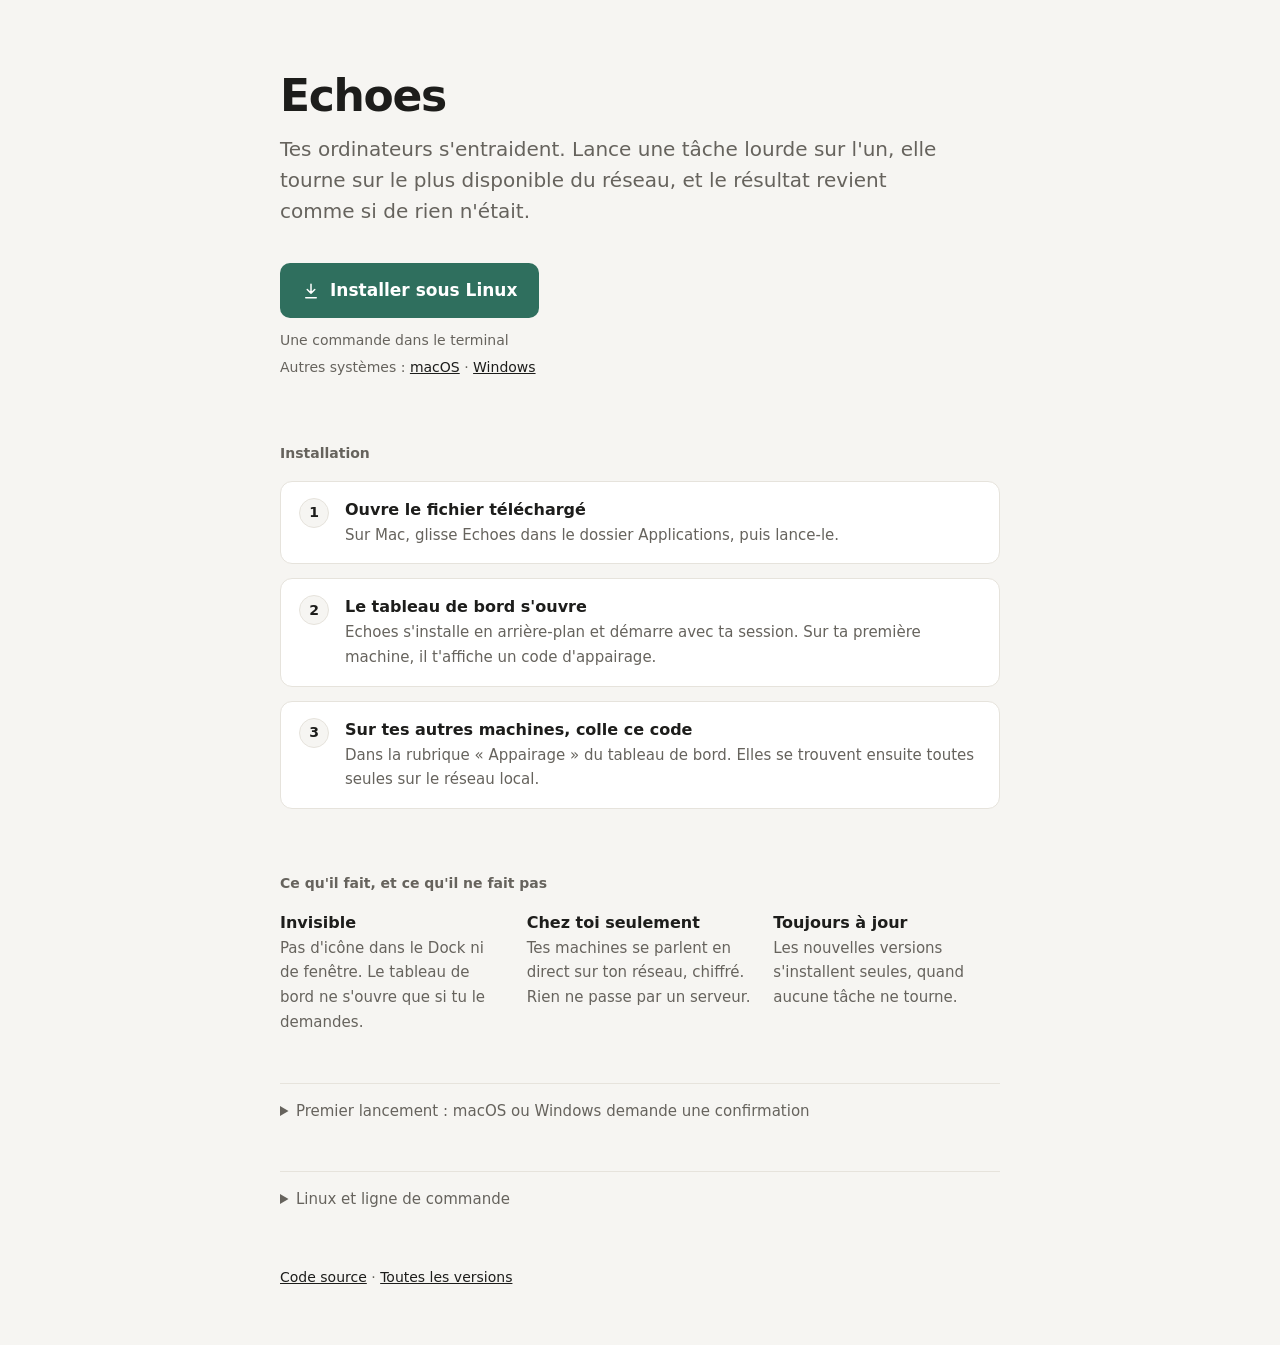
==== docs/index.html @ 4cf24850 "Installation à la manière d'une app de bureau : .dmg et page de téléchargement - Echoes-macOS.dmg (I" ====
<!doctype html>
<html lang="fr">
<head>
<meta charset="utf-8">
<meta name="viewport" content="width=device-width, initial-scale=1">
<title>Echoes</title>
<meta name="description" content="Tes ordinateurs s'entraident : une tâche lourde lancée sur l'un tourne sur le plus disponible.">
<style>
:root {
  color-scheme: light dark;
  --bg: #f6f5f2; --panel: #ffffff; --ink: #1d1d1b; --muted: #66635d; --line: #e6e3dc;
  --accent: #2f6f5e; --on-accent: #ffffff;
}
@media (prefers-color-scheme: dark) {
  :root { --bg: #151614; --panel: #1d1f1c; --ink: #ecebe6; --muted: #a29f97; --line: #2d302b; --accent: #7cc4ad; --on-accent: #10201b; }
}
* { box-sizing: border-box; }
body { margin: 0; background: var(--bg); color: var(--ink); font: 16px/1.55 -apple-system, BlinkMacSystemFont, "Segoe UI", system-ui, sans-serif; -webkit-font-smoothing: antialiased; }
main { max-width: 760px; margin: 0 auto; padding: 72px 20px 56px; }
h1 { font-size: 44px; line-height: 1.1; letter-spacing: -0.03em; margin: 0 0 14px; font-weight: 700; }
.lead { font-size: 20px; color: var(--muted); margin: 0 0 36px; max-width: 34em; }
.cta { display: inline-flex; align-items: center; gap: 10px; background: var(--accent); color: var(--on-accent); text-decoration: none; font-weight: 600; font-size: 17px; padding: 14px 22px; border-radius: 10px; }
.cta:focus-visible, a:focus-visible { outline: 3px solid var(--accent); outline-offset: 3px; }
.cta svg { width: 18px; height: 18px; }
.meta { color: var(--muted); font-size: 14px; margin: 12px 0 0; }
.others { font-size: 14px; color: var(--muted); margin: 6px 0 0; }
.others a { color: var(--ink); }
.others span + span::before { content: " · "; }
h2 { font-size: 14px; font-weight: 600; color: var(--muted); margin: 64px 0 16px; }
ol.steps { list-style: none; padding: 0; margin: 0; display: grid; gap: 14px; counter-reset: s; }
ol.steps li { counter-increment: s; display: grid; grid-template-columns: 32px 1fr; gap: 14px; background: var(--panel); border: 1px solid var(--line); border-radius: 12px; padding: 16px 18px; }
ol.steps li::before { content: counter(s); width: 28px; height: 28px; border-radius: 50%; display: grid; place-items: center; background: var(--bg); border: 1px solid var(--line); font-weight: 600; font-size: 14px; }
ol.steps b { display: block; }
ol.steps span { color: var(--muted); font-size: 15px; }
.facts { display: grid; grid-template-columns: repeat(3, 1fr); gap: 20px; }
.facts b { display: block; font-size: 16px; }
.facts span { color: var(--muted); font-size: 15px; }
details { margin-top: 48px; border-top: 1px solid var(--line); padding-top: 16px; }
details summary { cursor: pointer; color: var(--muted); font-size: 15px; }
details p, details li { color: var(--muted); font-size: 15px; }
code { font: 13px ui-monospace, "SF Mono", Menlo, Consolas, monospace; background: var(--panel); border: 1px solid var(--line); border-radius: 6px; padding: 2px 6px; word-break: break-all; }
footer { margin-top: 56px; color: var(--muted); font-size: 14px; }
footer a { color: var(--ink); }
@media (max-width: 600px) {
  main { padding-top: 48px; }
  h1 { font-size: 36px; }
  .lead { font-size: 18px; }
  .facts { grid-template-columns: 1fr; }
}
</style>
</head>
<body>
<main>
  <h1>Echoes</h1>
  <p class="lead">Tes ordinateurs s'entraident. Lance une tâche lourde sur l'un, elle tourne sur le plus disponible du réseau, et le résultat revient comme si de rien n'était.</p>

  <a class="cta" id="cta" href="https://github.com/arthurreeb2-tech/Echoes/releases/latest">
    <svg viewBox="0 0 24 24" fill="none" stroke="currentColor" stroke-width="2" stroke-linecap="round" stroke-linejoin="round" aria-hidden="true"><path d="M12 3v12m0 0-5-5m5 5 5-5M5 21h14"/></svg>
    <span id="cta-label">Télécharger Echoes</span>
  </a>
  <p class="meta" id="meta">macOS 11 ou plus récent (Intel et Apple Silicon) · Windows 10 ou 11</p>
  <p class="others" id="others">
    Autres systèmes :
    <span data-os="mac"><a href="https://github.com/arthurreeb2-tech/Echoes/releases/latest/download/Echoes-macOS.dmg">macOS</a></span>
    <span data-os="win"><a href="https://github.com/arthurreeb2-tech/Echoes/releases/latest/download/Echoes-Setup-Windows.exe">Windows</a></span>
    <span data-os="linux"><a href="#linux">Linux</a></span>
  </p>

  <h2>Installation</h2>
  <ol class="steps">
    <li><div><b id="step1">Ouvre le fichier téléchargé</b><span id="step1-s">Sur Mac, glisse Echoes dans le dossier Applications, puis lance-le.</span></div></li>
    <li><div><b>Le tableau de bord s'ouvre</b><span>Echoes s'installe en arrière-plan et démarre avec ta session. Sur ta première machine, il t'affiche un code d'appairage.</span></div></li>
    <li><div><b>Sur tes autres machines, colle ce code</b><span>Dans la rubrique « Appairage » du tableau de bord. Elles se trouvent ensuite toutes seules sur le réseau local.</span></div></li>
  </ol>

  <h2>Ce qu'il fait, et ce qu'il ne fait pas</h2>
  <div class="facts">
    <div><b>Invisible</b><span>Pas d'icône dans le Dock ni de fenêtre. Le tableau de bord ne s'ouvre que si tu le demandes.</span></div>
    <div><b>Chez toi seulement</b><span>Tes machines se parlent en direct sur ton réseau, chiffré. Rien ne passe par un serveur.</span></div>
    <div><b>Toujours à jour</b><span>Les nouvelles versions s'installent seules, quand aucune tâche ne tourne.</span></div>
  </div>

  <details>
    <summary>Premier lancement : macOS ou Windows demande une confirmation</summary>
    <p>Echoes n'est pas encore signé par Apple ni par Microsoft, alors le système demande une confirmation la première fois :</p>
    <ul>
      <li><b>macOS</b> : si Echoes refuse de s'ouvrir, va dans Réglages Système &gt; Confidentialité et sécurité, puis « Ouvrir quand même ».</li>
      <li><b>Windows</b> : sur « Windows a protégé votre ordinateur », clique « Informations complémentaires », puis « Exécuter quand même ».</li>
    </ul>
  </details>
  <details id="linux">
    <summary>Linux et ligne de commande</summary>
    <p>Dans un terminal :</p>
    <p><code>curl -fsSL https://raw.githubusercontent.com/arthurreeb2-tech/Echoes/main/install.sh | sh</code></p>
    <p>Sur les machines suivantes, ajoute le code : <code>… | sh -s -- &lt;code&gt;</code></p>
  </details>

  <footer><a href="https://github.com/arthurreeb2-tech/Echoes">Code source</a> · <a href="https://github.com/arthurreeb2-tech/Echoes/releases">Toutes les versions</a></footer>
</main>
<script>
// Un seul bouton : celui du système de la personne qui visite.
const base = "https://github.com/arthurreeb2-tech/Echoes/releases/latest/download/";
const ua = navigator.userAgent, plat = (navigator.userAgentData && navigator.userAgentData.platform) || navigator.platform || "";
const mobile = /iPhone|iPad|Android/i.test(ua);
let os = null;
if (/Mac/i.test(plat) || /Macintosh/i.test(ua)) os = "mac";
else if (/Win/i.test(plat) || /Windows/i.test(ua)) os = "win";
else if (/Linux/i.test(plat)) os = "linux";
if (os) { const own = document.querySelector(`.others [data-os="${os}"]`); if (own) own.remove(); }
const cta = document.getElementById("cta"), label = document.getElementById("cta-label");
if (mobile) {
  label.textContent = "Ouvre cette page sur un ordinateur";
  cta.removeAttribute("href"); cta.setAttribute("aria-disabled", "true"); cta.style.opacity = ".6";
} else if (os === "mac") {
  cta.href = base + "Echoes-macOS.dmg"; label.textContent = "Télécharger pour macOS";
  document.getElementById("meta").textContent = "macOS 11 ou plus récent · Intel et Apple Silicon";
} else if (os === "win") {
  cta.href = base + "Echoes-Setup-Windows.exe"; label.textContent = "Télécharger pour Windows";
  document.getElementById("meta").textContent = "Windows 10 ou 11 · 64 bits";
  document.getElementById("step1").textContent = "Lance le fichier téléchargé";
  document.getElementById("step1-s").textContent = "Un double-clic suffit : pas d'assistant à suivre.";
} else if (os === "linux") {
  cta.href = "#linux"; label.textContent = "Installer sous Linux";
  document.getElementById("meta").textContent = "Une commande dans le terminal";
}
</script>
</body>
</html>
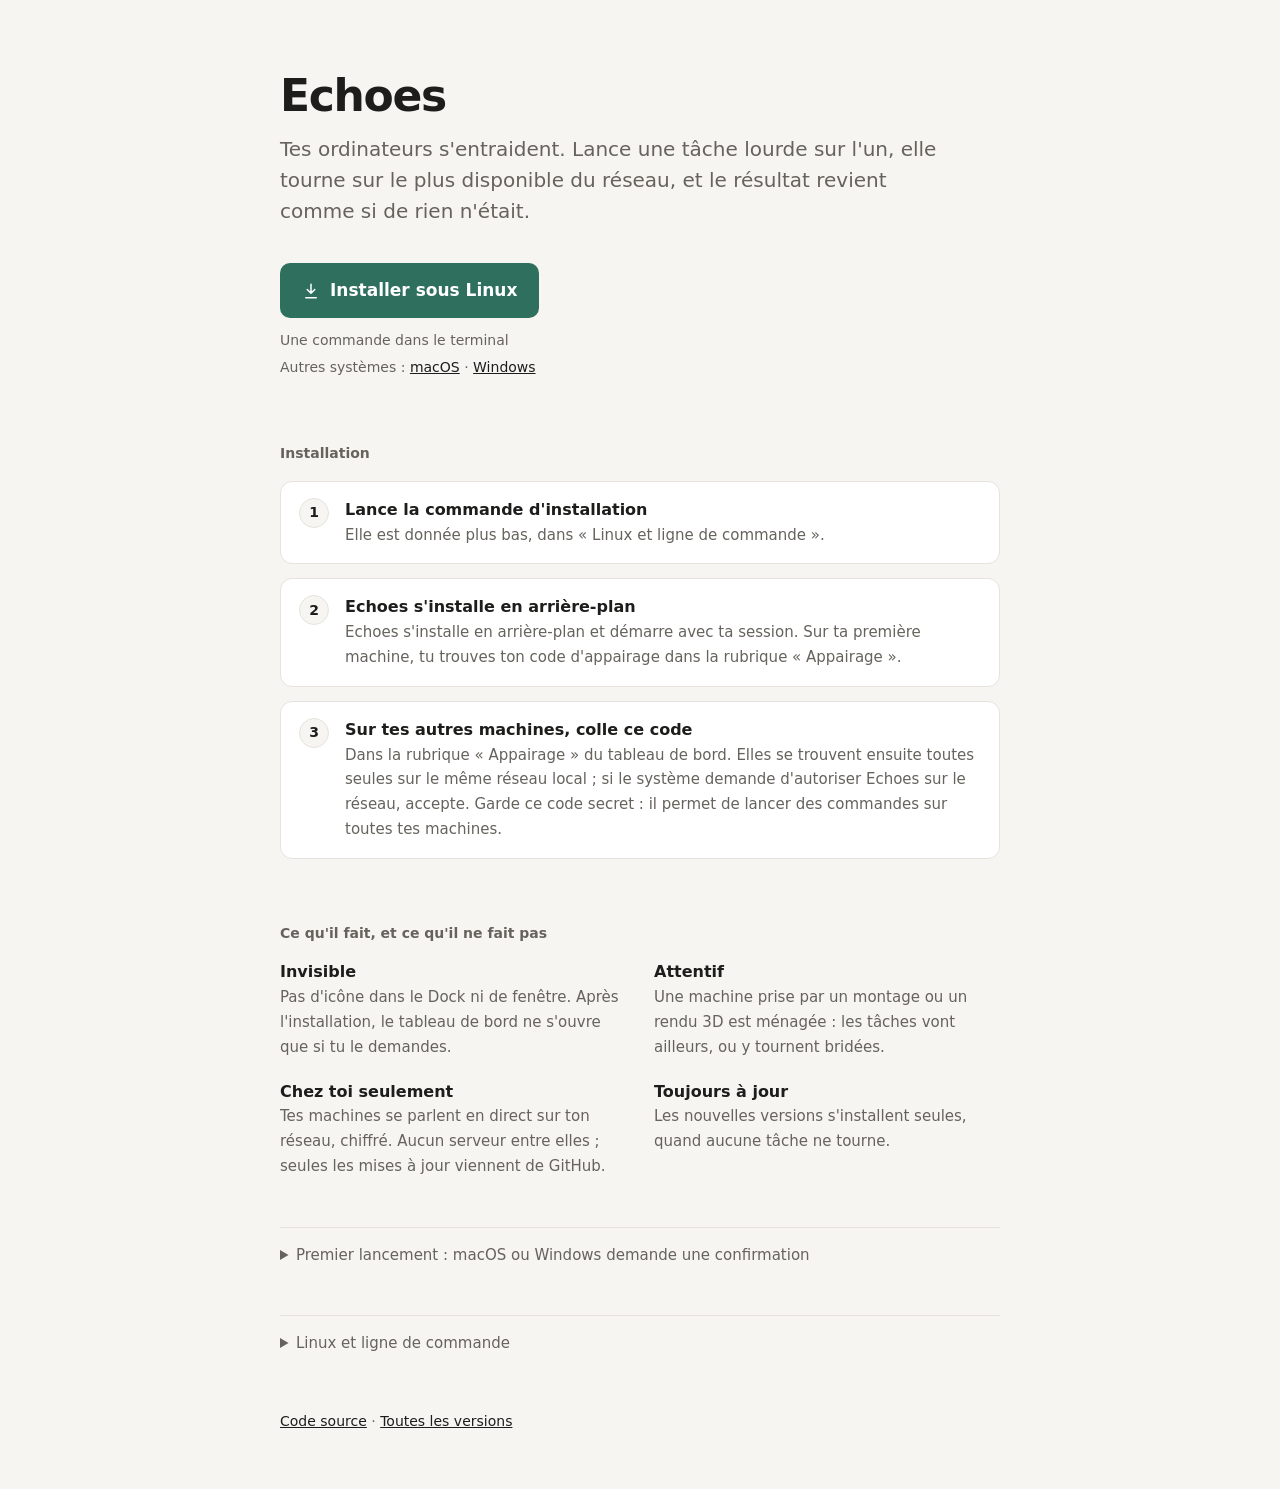
==== commit d7e31237: "Délégation selon la charge réelle et corrections de la revue Délégation : mesure de la carte graphiq" ====
--- a/docs/index.html
+++ b/docs/index.html
@@ -32,7 +32,7 @@
 ol.steps li::before { content: counter(s); width: 28px; height: 28px; border-radius: 50%; display: grid; place-items: center; background: var(--bg); border: 1px solid var(--line); font-weight: 600; font-size: 14px; }
 ol.steps b { display: block; }
 ol.steps span { color: var(--muted); font-size: 15px; }
-.facts { display: grid; grid-template-columns: repeat(3, 1fr); gap: 20px; }
+.facts { display: grid; grid-template-columns: repeat(2, 1fr); gap: 20px 28px; }
 .facts b { display: block; font-size: 16px; }
 .facts span { color: var(--muted); font-size: 15px; }
 details { margin-top: 48px; border-top: 1px solid var(--line); padding-top: 16px; }
@@ -69,14 +69,15 @@
   <h2>Installation</h2>
   <ol class="steps">
     <li><div><b id="step1">Ouvre le fichier téléchargé</b><span id="step1-s">Sur Mac, glisse Echoes dans le dossier Applications, puis lance-le.</span></div></li>
-    <li><div><b>Le tableau de bord s'ouvre</b><span>Echoes s'installe en arrière-plan et démarre avec ta session. Sur ta première machine, il t'affiche un code d'appairage.</span></div></li>
-    <li><div><b>Sur tes autres machines, colle ce code</b><span>Dans la rubrique « Appairage » du tableau de bord. Elles se trouvent ensuite toutes seules sur le réseau local.</span></div></li>
+    <li><div><b id="step2">Le tableau de bord s'ouvre une première fois</b><span>Echoes s'installe en arrière-plan et démarre avec ta session. Sur ta première machine, tu trouves ton code d'appairage dans la rubrique « Appairage ».</span></div></li>
+    <li><div><b>Sur tes autres machines, colle ce code</b><span>Dans la rubrique « Appairage » du tableau de bord. Elles se trouvent ensuite toutes seules sur le même réseau local ; si le système demande d'autoriser Echoes sur le réseau, accepte. Garde ce code secret : il permet de lancer des commandes sur toutes tes machines.</span></div></li>
   </ol>
 
   <h2>Ce qu'il fait, et ce qu'il ne fait pas</h2>
   <div class="facts">
-    <div><b>Invisible</b><span>Pas d'icône dans le Dock ni de fenêtre. Le tableau de bord ne s'ouvre que si tu le demandes.</span></div>
-    <div><b>Chez toi seulement</b><span>Tes machines se parlent en direct sur ton réseau, chiffré. Rien ne passe par un serveur.</span></div>
+    <div><b>Invisible</b><span>Pas d'icône dans le Dock ni de fenêtre. Après l'installation, le tableau de bord ne s'ouvre que si tu le demandes.</span></div>
+    <div><b>Attentif</b><span>Une machine prise par un montage ou un rendu 3D est ménagée : les tâches vont ailleurs, ou y tournent bridées.</span></div>
+    <div><b>Chez toi seulement</b><span>Tes machines se parlent en direct sur ton réseau, chiffré. Aucun serveur entre elles ; seules les mises à jour viennent de GitHub.</span></div>
     <div><b>Toujours à jour</b><span>Les nouvelles versions s'installent seules, quand aucune tâche ne tourne.</span></div>
   </div>
 
@@ -84,7 +85,7 @@
     <summary>Premier lancement : macOS ou Windows demande une confirmation</summary>
     <p>Echoes n'est pas encore signé par Apple ni par Microsoft, alors le système demande une confirmation la première fois :</p>
     <ul>
-      <li><b>macOS</b> : si Echoes refuse de s'ouvrir, va dans Réglages Système &gt; Confidentialité et sécurité, puis « Ouvrir quand même ».</li>
+      <li><b>macOS</b> : si Echoes refuse de s'ouvrir, va dans Réglages Système &gt; Confidentialité et sécurité, puis « Ouvrir quand même ». Si macOS le dit « endommagé », ouvre le Terminal et lance <code>xattr -dr com.apple.quarantine /Applications/Echoes.app</code>.</li>
       <li><b>Windows</b> : sur « Windows a protégé votre ordinateur », clique « Informations complémentaires », puis « Exécuter quand même ».</li>
     </ul>
   </details>
@@ -101,7 +102,8 @@
 // Un seul bouton : celui du système de la personne qui visite.
 const base = "https://github.com/arthurreeb2-tech/Echoes/releases/latest/download/";
 const ua = navigator.userAgent, plat = (navigator.userAgentData && navigator.userAgentData.platform) || navigator.platform || "";
-const mobile = /iPhone|iPad|Android/i.test(ua);
+// Un iPad récent se présente comme un Mac : on le reconnaît à son écran tactile.
+const mobile = /iPhone|iPad|Android/i.test(ua) || (/Mac/i.test(plat) && navigator.maxTouchPoints > 1);
 let os = null;
 if (/Mac/i.test(plat) || /Macintosh/i.test(ua)) os = "mac";
 else if (/Win/i.test(plat) || /Windows/i.test(ua)) os = "win";
@@ -122,7 +124,13 @@
 } else if (os === "linux") {
   cta.href = "#linux"; label.textContent = "Installer sous Linux";
   document.getElementById("meta").textContent = "Une commande dans le terminal";
+  document.getElementById("step1").textContent = "Lance la commande d'installation";
+  document.getElementById("step1-s").textContent = "Elle est donnée plus bas, dans « Linux et ligne de commande ».";
+  document.getElementById("step2").textContent = "Echoes s'installe en arrière-plan";
 }
+// Un lien vers « #linux » déplie la rubrique.
+function openTarget() { const t = document.getElementById(location.hash.slice(1)); if (t && t.tagName === "DETAILS") t.open = true; }
+addEventListener("hashchange", openTarget); openTarget();
 </script>
 </body>
 </html>
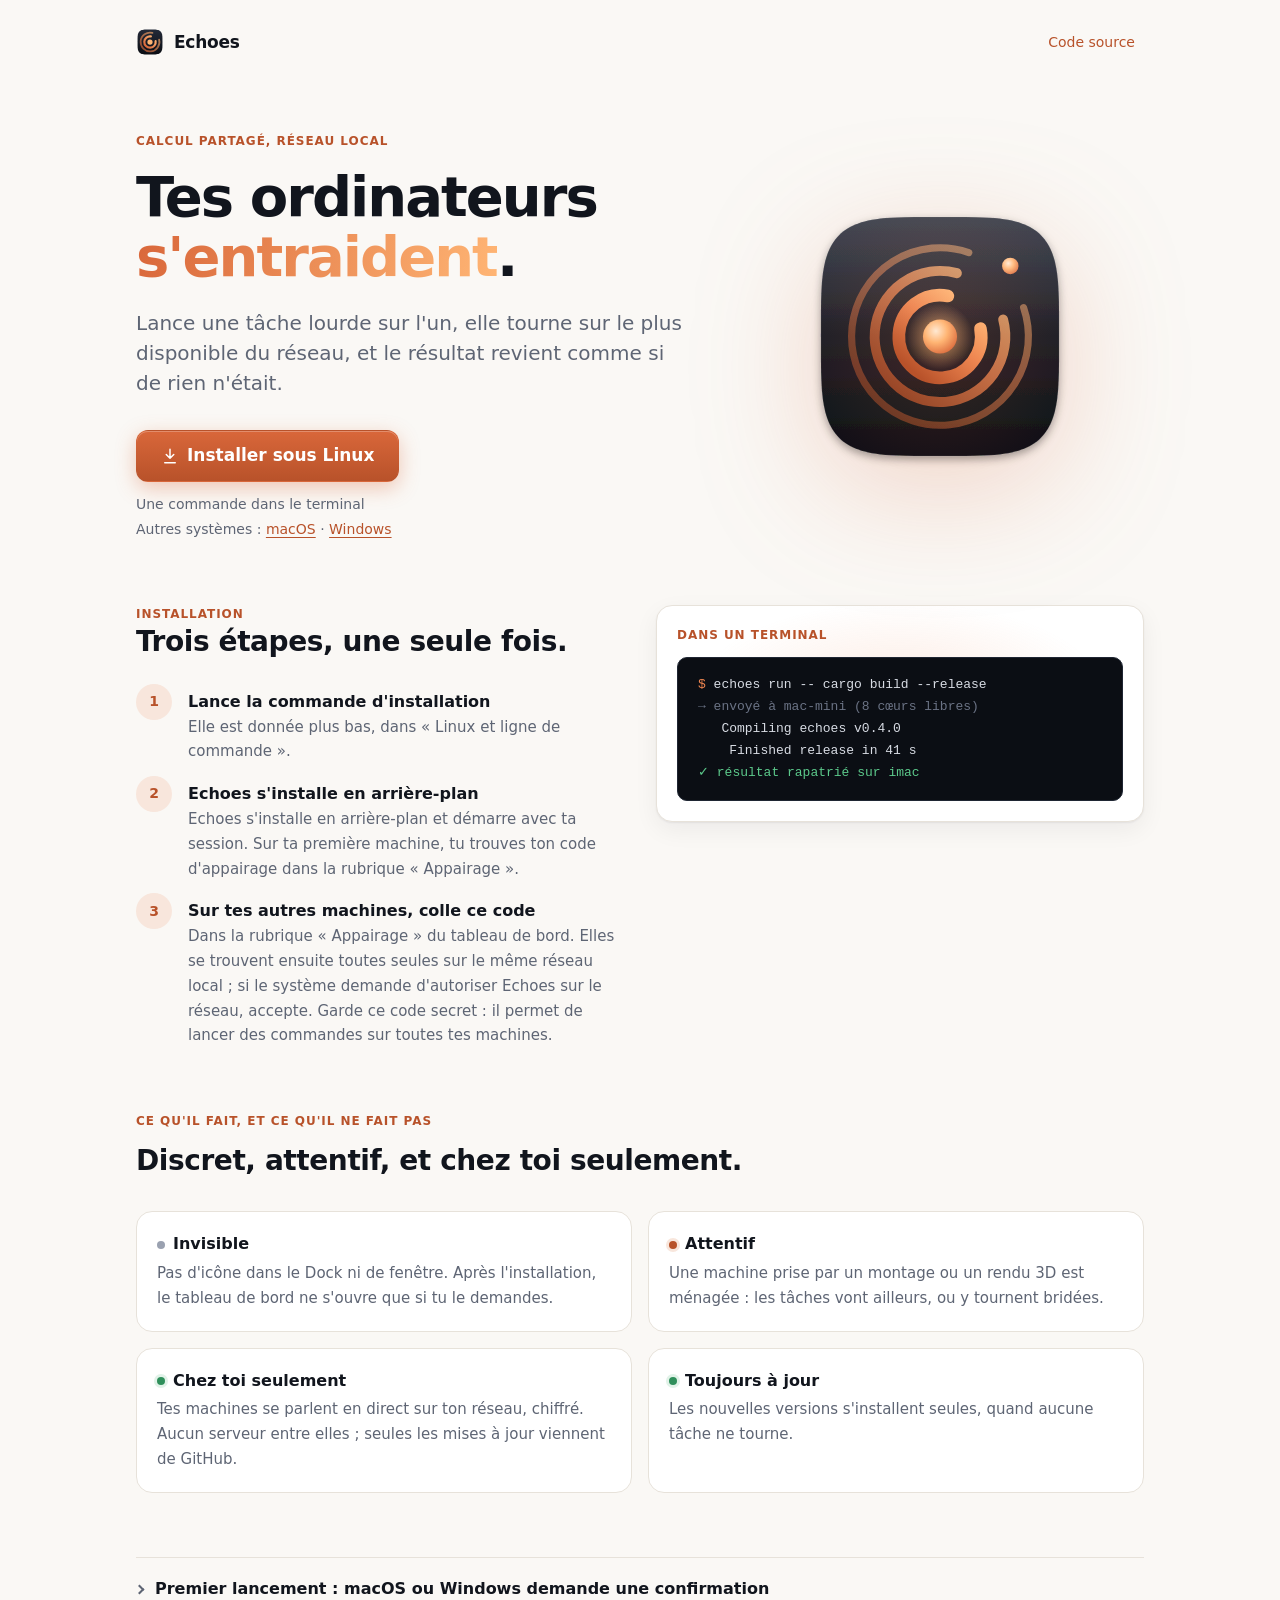
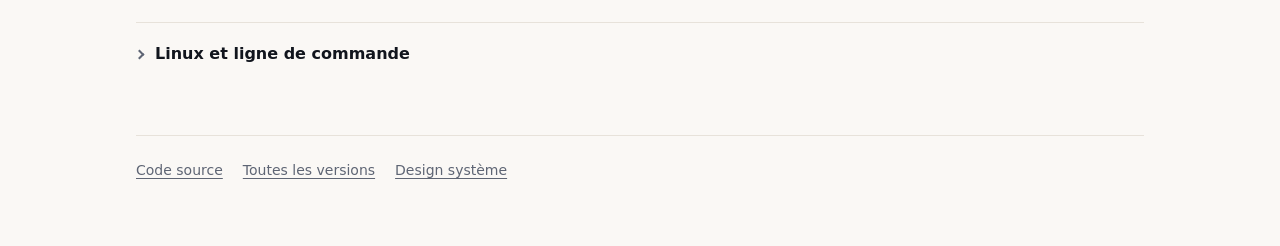
==== commit 25fc7036: "Nouvelle icône vectorielle, design système « Écho cuivre » et icône macOS - brand/ : icône d'app, gl" ====
--- a/docs/index.html
+++ b/docs/index.html
@@ -5,98 +5,117 @@
 <meta name="viewport" content="width=device-width, initial-scale=1">
 <title>Echoes</title>
 <meta name="description" content="Tes ordinateurs s'entraident : une tâche lourde lancée sur l'un tourne sur le plus disponible.">
+<link rel="icon" href="assets/favicon.svg" type="image/svg+xml">
+<link rel="apple-touch-icon" href="assets/apple-touch-icon.png">
+<meta name="theme-color" content="#FAF8F5" media="(prefers-color-scheme: light)">
+<meta name="theme-color" content="#0B0E14" media="(prefers-color-scheme: dark)">
+<meta property="og:image" content="assets/echoes-icone-512.png">
+<link rel="stylesheet" href="assets/echoes.css">
 <style>
-:root {
-  color-scheme: light dark;
-  --bg: #f6f5f2; --panel: #ffffff; --ink: #1d1d1b; --muted: #66635d; --line: #e6e3dc;
-  --accent: #2f6f5e; --on-accent: #ffffff;
-}
-@media (prefers-color-scheme: dark) {
-  :root { --bg: #151614; --panel: #1d1f1c; --ink: #ecebe6; --muted: #a29f97; --line: #2d302b; --accent: #7cc4ad; --on-accent: #10201b; }
-}
-* { box-sizing: border-box; }
-body { margin: 0; background: var(--bg); color: var(--ink); font: 16px/1.55 -apple-system, BlinkMacSystemFont, "Segoe UI", system-ui, sans-serif; -webkit-font-smoothing: antialiased; }
-main { max-width: 760px; margin: 0 auto; padding: 72px 20px 56px; }
-h1 { font-size: 44px; line-height: 1.1; letter-spacing: -0.03em; margin: 0 0 14px; font-weight: 700; }
-.lead { font-size: 20px; color: var(--muted); margin: 0 0 36px; max-width: 34em; }
-.cta { display: inline-flex; align-items: center; gap: 10px; background: var(--accent); color: var(--on-accent); text-decoration: none; font-weight: 600; font-size: 17px; padding: 14px 22px; border-radius: 10px; }
-.cta:focus-visible, a:focus-visible { outline: 3px solid var(--accent); outline-offset: 3px; }
-.cta svg { width: 18px; height: 18px; }
-.meta { color: var(--muted); font-size: 14px; margin: 12px 0 0; }
-.others { font-size: 14px; color: var(--muted); margin: 6px 0 0; }
-.others a { color: var(--ink); }
+/* Mise en page propre à cette page ; tout le reste vient du design système (assets/echoes.css). */
+.top { max-width: 1040px; margin: 0 auto; padding: var(--space-5) var(--space-4); display: flex; justify-content: space-between; align-items: center; }
+.top a.e-btn--quiet { font-size: var(--text-sm); font-weight: 500; }
+main { max-width: 1040px; margin: 0 auto; padding: 0 var(--space-4) var(--space-16); }
+.hero { display: grid; grid-template-columns: 1.15fr .85fr; gap: var(--space-12); align-items: center; padding: var(--space-12) 0 var(--space-16); }
+.hero .e-eyebrow { margin-bottom: var(--space-4); }
+.hero .e-lead { margin: var(--space-5) 0 var(--space-8); max-width: 32em; }
+.icon-stage { aspect-ratio: 1; max-width: 380px; width: 100%; justify-self: center; }
+.icon-stage img { width: 78%; height: auto; position: relative; z-index: 1; filter: drop-shadow(0 30px 60px rgba(217, 103, 58, .25)); }
+.meta { color: var(--text-muted); font-size: var(--text-sm); margin: var(--space-3) 0 0; }
+.others { font-size: var(--text-sm); color: var(--text-muted); margin: var(--space-1) 0 0; }
 .others span + span::before { content: " · "; }
-h2 { font-size: 14px; font-weight: 600; color: var(--muted); margin: 64px 0 16px; }
-ol.steps { list-style: none; padding: 0; margin: 0; display: grid; gap: 14px; counter-reset: s; }
-ol.steps li { counter-increment: s; display: grid; grid-template-columns: 32px 1fr; gap: 14px; background: var(--panel); border: 1px solid var(--line); border-radius: 12px; padding: 16px 18px; }
-ol.steps li::before { content: counter(s); width: 28px; height: 28px; border-radius: 50%; display: grid; place-items: center; background: var(--bg); border: 1px solid var(--line); font-weight: 600; font-size: 14px; }
-ol.steps b { display: block; }
-ol.steps span { color: var(--muted); font-size: 15px; }
-.facts { display: grid; grid-template-columns: repeat(2, 1fr); gap: 20px 28px; }
-.facts b { display: block; font-size: 16px; }
-.facts span { color: var(--muted); font-size: 15px; }
-details { margin-top: 48px; border-top: 1px solid var(--line); padding-top: 16px; }
-details summary { cursor: pointer; color: var(--muted); font-size: 15px; }
-details p, details li { color: var(--muted); font-size: 15px; }
-code { font: 13px ui-monospace, "SF Mono", Menlo, Consolas, monospace; background: var(--panel); border: 1px solid var(--line); border-radius: 6px; padding: 2px 6px; word-break: break-all; }
-footer { margin-top: 56px; color: var(--muted); font-size: 14px; }
-footer a { color: var(--ink); }
-@media (max-width: 600px) {
-  main { padding-top: 48px; }
-  h1 { font-size: 36px; }
-  .lead { font-size: 18px; }
-  .facts { grid-template-columns: 1fr; }
+.section { padding-top: var(--space-16); }
+.section > .e-eyebrow { margin-bottom: var(--space-3); }
+.section > .e-title { margin-bottom: var(--space-8); max-width: 22em; }
+.split { display: grid; grid-template-columns: 1fr 1fr; gap: var(--space-8); align-items: start; }
+.facts { display: grid; grid-template-columns: repeat(2, 1fr); gap: var(--space-4); }
+.facts .e-card b { display: flex; align-items: center; gap: var(--space-2); margin-bottom: var(--space-1); }
+.facts .e-card span { color: var(--text-muted); font-size: 15px; }
+.more { margin-top: var(--space-16); }
+footer { margin-top: var(--space-12); padding-top: var(--space-6); border-top: 1px solid var(--line); color: var(--text-muted); font-size: var(--text-sm); display: flex; gap: var(--space-5); flex-wrap: wrap; }
+footer a { color: var(--text-muted); }
+@media (max-width: 820px) {
+  .hero { grid-template-columns: 1fr; gap: var(--space-8); padding-top: var(--space-6); }
+  .icon-stage { max-width: 220px; order: -1; justify-self: start; }
+  .split, .facts { grid-template-columns: 1fr; }
 }
 </style>
 </head>
 <body>
+<nav class="top">
+  <a class="e-brand" href="./"><img src="assets/favicon.svg" alt="">Echoes</a>
+  <a class="e-btn e-btn--quiet" href="https://github.com/arthurreeb2-tech/Echoes">Code source</a>
+</nav>
 <main>
-  <h1>Echoes</h1>
-  <p class="lead">Tes ordinateurs s'entraident. Lance une tâche lourde sur l'un, elle tourne sur le plus disponible du réseau, et le résultat revient comme si de rien n'était.</p>
+  <section class="hero">
+    <div>
+      <p class="e-eyebrow">Calcul partagé, réseau local</p>
+      <h1 class="e-display">Tes ordinateurs <span class="e-accent-text">s'entraident</span>.</h1>
+      <p class="e-lead">Lance une tâche lourde sur l'un, elle tourne sur le plus disponible du réseau, et le résultat revient comme si de rien n'était.</p>
+      <a class="e-btn e-btn--primary e-btn--lg" id="cta" href="https://github.com/arthurreeb2-tech/Echoes/releases/latest">
+        <svg viewBox="0 0 24 24" fill="none" stroke="currentColor" stroke-width="2" stroke-linecap="round" stroke-linejoin="round" aria-hidden="true"><path d="M12 3v12m0 0-5-5m5 5 5-5M5 21h14"/></svg>
+        <span id="cta-label">Télécharger Echoes</span>
+      </a>
+      <p class="meta" id="meta">macOS 11 ou plus récent (Intel et Apple Silicon) · Windows 10 ou 11</p>
+      <p class="others" id="others">
+        Autres systèmes :
+        <span data-os="mac"><a href="https://github.com/arthurreeb2-tech/Echoes/releases/latest/download/Echoes-macOS.dmg">macOS</a></span>
+        <span data-os="win"><a href="https://github.com/arthurreeb2-tech/Echoes/releases/latest/download/Echoes-Setup-Windows.exe">Windows</a></span>
+        <span data-os="linux"><a href="#linux">Linux</a></span>
+      </p>
+    </div>
+    <div class="icon-stage e-ripple"><img src="assets/echoes-icone.svg" alt="Icône Echoes : un point d'où partent des ondes cuivrées vers une autre machine" width="380" height="380"></div>
+  </section>
 
-  <a class="cta" id="cta" href="https://github.com/arthurreeb2-tech/Echoes/releases/latest">
-    <svg viewBox="0 0 24 24" fill="none" stroke="currentColor" stroke-width="2" stroke-linecap="round" stroke-linejoin="round" aria-hidden="true"><path d="M12 3v12m0 0-5-5m5 5 5-5M5 21h14"/></svg>
-    <span id="cta-label">Télécharger Echoes</span>
-  </a>
-  <p class="meta" id="meta">macOS 11 ou plus récent (Intel et Apple Silicon) · Windows 10 ou 11</p>
-  <p class="others" id="others">
-    Autres systèmes :
-    <span data-os="mac"><a href="https://github.com/arthurreeb2-tech/Echoes/releases/latest/download/Echoes-macOS.dmg">macOS</a></span>
-    <span data-os="win"><a href="https://github.com/arthurreeb2-tech/Echoes/releases/latest/download/Echoes-Setup-Windows.exe">Windows</a></span>
-    <span data-os="linux"><a href="#linux">Linux</a></span>
-  </p>
+  <section class="split">
+    <div>
+      <p class="e-eyebrow">Installation</p>
+      <h2 class="e-title" style="margin-bottom: var(--space-6)">Trois étapes, une seule fois.</h2>
+      <ol class="e-steps">
+        <li class="e-step"><div><b id="step1">Ouvre le fichier téléchargé</b><span id="step1-s">Sur Mac, glisse Echoes dans le dossier Applications, puis lance-le.</span></div></li>
+        <li class="e-step"><div><b id="step2">Le tableau de bord s'ouvre une première fois</b><span>Echoes s'installe en arrière-plan et démarre avec ta session. Sur ta première machine, tu trouves ton code d'appairage dans la rubrique « Appairage ».</span></div></li>
+        <li class="e-step"><div><b>Sur tes autres machines, colle ce code</b><span>Dans la rubrique « Appairage » du tableau de bord. Elles se trouvent ensuite toutes seules sur le même réseau local ; si le système demande d'autoriser Echoes sur le réseau, accepte. Garde ce code secret : il permet de lancer des commandes sur toutes tes machines.</span></div></li>
+      </ol>
+    </div>
+    <div class="e-card e-card--glow">
+      <p class="e-eyebrow" style="margin-bottom: var(--space-3)">Dans un terminal</p>
+      <pre class="e-terminal" style="margin:0"><span class="p">$ </span>echoes run -- cargo build --release
+<span class="c">→ envoyé à mac-mini (8 cœurs libres)</span>
+   Compiling echoes v0.4.0
+    Finished release in 41 s
+<span class="ok">✓ résultat rapatrié sur imac</span></pre>
+    </div>
+  </section>
 
-  <h2>Installation</h2>
-  <ol class="steps">
-    <li><div><b id="step1">Ouvre le fichier téléchargé</b><span id="step1-s">Sur Mac, glisse Echoes dans le dossier Applications, puis lance-le.</span></div></li>
-    <li><div><b id="step2">Le tableau de bord s'ouvre une première fois</b><span>Echoes s'installe en arrière-plan et démarre avec ta session. Sur ta première machine, tu trouves ton code d'appairage dans la rubrique « Appairage ».</span></div></li>
-    <li><div><b>Sur tes autres machines, colle ce code</b><span>Dans la rubrique « Appairage » du tableau de bord. Elles se trouvent ensuite toutes seules sur le même réseau local ; si le système demande d'autoriser Echoes sur le réseau, accepte. Garde ce code secret : il permet de lancer des commandes sur toutes tes machines.</span></div></li>
-  </ol>
+  <section class="section">
+    <p class="e-eyebrow">Ce qu'il fait, et ce qu'il ne fait pas</p>
+    <h2 class="e-title">Discret, attentif, et chez toi seulement.</h2>
+    <div class="facts">
+      <div class="e-card"><b><i class="e-dot e-dot--off"></i>Invisible</b><span>Pas d'icône dans le Dock ni de fenêtre. Après l'installation, le tableau de bord ne s'ouvre que si tu le demandes.</span></div>
+      <div class="e-card"><b><i class="e-dot e-dot--busy"></i>Attentif</b><span>Une machine prise par un montage ou un rendu 3D est ménagée : les tâches vont ailleurs, ou y tournent bridées.</span></div>
+      <div class="e-card"><b><i class="e-dot"></i>Chez toi seulement</b><span>Tes machines se parlent en direct sur ton réseau, chiffré. Aucun serveur entre elles ; seules les mises à jour viennent de GitHub.</span></div>
+      <div class="e-card"><b><i class="e-dot"></i>Toujours à jour</b><span>Les nouvelles versions s'installent seules, quand aucune tâche ne tourne.</span></div>
+    </div>
+  </section>
 
-  <h2>Ce qu'il fait, et ce qu'il ne fait pas</h2>
-  <div class="facts">
-    <div><b>Invisible</b><span>Pas d'icône dans le Dock ni de fenêtre. Après l'installation, le tableau de bord ne s'ouvre que si tu le demandes.</span></div>
-    <div><b>Attentif</b><span>Une machine prise par un montage ou un rendu 3D est ménagée : les tâches vont ailleurs, ou y tournent bridées.</span></div>
-    <div><b>Chez toi seulement</b><span>Tes machines se parlent en direct sur ton réseau, chiffré. Aucun serveur entre elles ; seules les mises à jour viennent de GitHub.</span></div>
-    <div><b>Toujours à jour</b><span>Les nouvelles versions s'installent seules, quand aucune tâche ne tourne.</span></div>
+  <div class="more">
+    <details class="e-disclosure">
+      <summary>Premier lancement : macOS ou Windows demande une confirmation</summary>
+      <p>Echoes n'est pas encore signé par Apple ni par Microsoft, alors le système demande une confirmation la première fois :</p>
+      <ul>
+        <li><b>macOS</b> : si Echoes refuse de s'ouvrir, va dans Réglages Système &gt; Confidentialité et sécurité, puis « Ouvrir quand même ». Si macOS le dit « endommagé », ouvre le Terminal et lance <code class="e-code">xattr -dr com.apple.quarantine /Applications/Echoes.app</code>.</li>
+        <li><b>Windows</b> : sur « Windows a protégé votre ordinateur », clique « Informations complémentaires », puis « Exécuter quand même ».</li>
+      </ul>
+    </details>
+    <details class="e-disclosure" id="linux">
+      <summary>Linux et ligne de commande</summary>
+      <p>Dans un terminal :</p>
+      <p><code class="e-code">curl -fsSL https://raw.githubusercontent.com/arthurreeb2-tech/Echoes/main/install.sh | sh</code></p>
+      <p>Sur les machines suivantes, ajoute le code : <code class="e-code">… | sh -s -- &lt;code&gt;</code></p>
+    </details>
   </div>
 
-  <details>
-    <summary>Premier lancement : macOS ou Windows demande une confirmation</summary>
-    <p>Echoes n'est pas encore signé par Apple ni par Microsoft, alors le système demande une confirmation la première fois :</p>
-    <ul>
-      <li><b>macOS</b> : si Echoes refuse de s'ouvrir, va dans Réglages Système &gt; Confidentialité et sécurité, puis « Ouvrir quand même ». Si macOS le dit « endommagé », ouvre le Terminal et lance <code>xattr -dr com.apple.quarantine /Applications/Echoes.app</code>.</li>
-      <li><b>Windows</b> : sur « Windows a protégé votre ordinateur », clique « Informations complémentaires », puis « Exécuter quand même ».</li>
-    </ul>
-  </details>
-  <details id="linux">
-    <summary>Linux et ligne de commande</summary>
-    <p>Dans un terminal :</p>
-    <p><code>curl -fsSL https://raw.githubusercontent.com/arthurreeb2-tech/Echoes/main/install.sh | sh</code></p>
-    <p>Sur les machines suivantes, ajoute le code : <code>… | sh -s -- &lt;code&gt;</code></p>
-  </details>
-
-  <footer><a href="https://github.com/arthurreeb2-tech/Echoes">Code source</a> · <a href="https://github.com/arthurreeb2-tech/Echoes/releases">Toutes les versions</a></footer>
+  <footer><a href="https://github.com/arthurreeb2-tech/Echoes">Code source</a><a href="https://github.com/arthurreeb2-tech/Echoes/releases">Toutes les versions</a><a href="design-system.html">Design système</a></footer>
 </main>
 <script>
 // Un seul bouton : celui du système de la personne qui visite.
--- a/docs/assets/echoes.css
+++ b/docs/assets/echoes.css
@@ -0,0 +1,192 @@
+/* Echoes : design système « Écho cuivre ».
+ *
+ * Trois couches, dans cet ordre :
+ *   1. Primitives : la palette brute (jamais utilisée directement dans une page).
+ *   2. Sémantique : le rôle de chaque couleur (fond, texte, accent…), clair et sombre.
+ *   3. Composants : .e-btn, .e-card, .e-step, .e-badge, .e-dot, .e-meter, .e-code…
+ *
+ * Les valeurs de marque viennent de brand/tokens.json. Le tableau de bord (src/dashboard.html)
+ * reprend la couche sémantique en ligne, car il est servi sans fichier externe.
+ */
+
+/* 1. Primitives ------------------------------------------------------------------------- */
+:root {
+  --ink-950: #0B0E14; --ink-900: #11151D; --ink-800: #171C26; --ink-700: #232A38; --ink-600: #2E3646;
+  --ink-400: #6B7385; --ink-300: #9AA1B0; --ink-200: #C9CDD6;
+  --paper-0: #FFFFFF; --paper-50: #FAF8F5; --paper-100: #F3F0EB; --paper-200: #E7E2DA;
+  --copper-700: #9A4422; --copper-600: #B8522A; --copper-500: #D9673A; --copper-400: #EE8550;
+  --amber-300: #FFB574; --amber-100: #FFE9D2;
+  --green-600: #2F8F5B; --green-400: #5CC98B;
+  --red-600: #B93A2E; --red-400: #F07A6B;
+
+  /* Typographie : la police du système (SF Pro sur Mac, Segoe sur Windows), aucune police externe. */
+  --font-sans: -apple-system, BlinkMacSystemFont, "SF Pro Text", "Segoe UI Variable", "Segoe UI", system-ui, sans-serif;
+  --font-display: -apple-system, BlinkMacSystemFont, "SF Pro Display", "Segoe UI Variable Display", "Segoe UI", system-ui, sans-serif;
+  --font-mono: ui-monospace, "SF Mono", "Cascadia Code", Menlo, Consolas, monospace;
+
+  /* Échelle de texte (rapport 1,25 environ). */
+  --text-xs: 12px; --text-sm: 14px; --text-md: 16px; --text-lg: 20px;
+  --text-xl: 28px; --text-2xl: 40px; --text-3xl: 56px;
+  --leading-tight: 1.08; --leading-snug: 1.3; --leading-body: 1.55;
+  --tracking-tight: -0.035em; --tracking-snug: -0.015em; --tracking-caps: 0.08em;
+
+  /* Espacements : multiples de 4. */
+  --space-1: 4px; --space-2: 8px; --space-3: 12px; --space-4: 16px; --space-5: 20px;
+  --space-6: 24px; --space-8: 32px; --space-10: 40px; --space-12: 48px; --space-16: 64px; --space-24: 96px;
+
+  /* Rayons : du plus petit (code) au plus grand (carte de tête). */
+  --radius-sm: 6px; --radius-md: 10px; --radius-lg: 16px; --radius-xl: 24px; --radius-full: 999px;
+
+  /* Mouvement : court, jamais rebondissant. */
+  --ease: cubic-bezier(.2, .7, .2, 1); --dur-fast: 120ms; --dur: 220ms; --dur-slow: 480ms;
+}
+
+/* 2. Sémantique ------------------------------------------------------------------------- */
+:root {
+  color-scheme: light;
+  --bg: var(--paper-50);
+  --bg-raised: var(--paper-0);
+  --bg-sunken: var(--paper-100);
+  --line: var(--paper-200);
+  --text: var(--ink-900);
+  --text-muted: #5E6574;
+  --accent: var(--copper-600);
+  --accent-strong: var(--copper-700);
+  --accent-soft: #F8E6DC;
+  --on-accent: #FFFFFF;
+  --ok: var(--green-600); --ok-soft: #E1F2E8;
+  --warn: var(--red-600); --warn-soft: #F8E2DF;
+  --idle: var(--ink-300);
+  --track: var(--paper-200);
+  --shadow: 0 1px 2px rgba(17, 21, 29, .06), 0 8px 24px rgba(17, 21, 29, .06);
+  --glow: radial-gradient(60% 60% at 50% 40%, rgba(238, 133, 80, .16), transparent 70%);
+}
+@media (prefers-color-scheme: dark) {
+  :root:not([data-theme="light"]) {
+    color-scheme: dark;
+    --bg: var(--ink-950);
+    --bg-raised: var(--ink-800);
+    --bg-sunken: var(--ink-900);
+    --line: #262D3B;
+    --text: #EEF0F4;
+    --text-muted: var(--ink-300);
+    --accent: var(--copper-400);
+    --accent-strong: var(--amber-300);
+    --accent-soft: #3A2419;
+    --on-accent: var(--ink-950);
+    --ok: var(--green-400); --ok-soft: #17301F;
+    --warn: var(--red-400); --warn-soft: #3A1E1B;
+    --idle: var(--ink-400);
+    --track: var(--ink-600);
+    --shadow: 0 1px 2px rgba(0, 0, 0, .4), 0 12px 32px rgba(0, 0, 0, .35);
+    --glow: radial-gradient(60% 60% at 50% 40%, rgba(238, 133, 80, .22), transparent 70%);
+  }
+}
+:root[data-theme="dark"] {
+  color-scheme: dark;
+  --bg: var(--ink-950); --bg-raised: var(--ink-800); --bg-sunken: var(--ink-900); --line: #262D3B;
+  --text: #EEF0F4; --text-muted: var(--ink-300);
+  --accent: var(--copper-400); --accent-strong: var(--amber-300); --accent-soft: #3A2419; --on-accent: var(--ink-950);
+  --ok: var(--green-400); --ok-soft: #17301F; --warn: var(--red-400); --warn-soft: #3A1E1B;
+  --idle: var(--ink-400); --track: var(--ink-600);
+  --shadow: 0 1px 2px rgba(0, 0, 0, .4), 0 12px 32px rgba(0, 0, 0, .35);
+  --glow: radial-gradient(60% 60% at 50% 40%, rgba(238, 133, 80, .22), transparent 70%);
+}
+
+/* Base ---------------------------------------------------------------------------------- */
+*, *::before, *::after { box-sizing: border-box; }
+html { -webkit-text-size-adjust: 100%; }
+body {
+  margin: 0; background: var(--bg); color: var(--text);
+  font: var(--text-md)/var(--leading-body) var(--font-sans);
+  -webkit-font-smoothing: antialiased; -moz-osx-font-smoothing: grayscale;
+}
+a { color: var(--accent); text-underline-offset: 3px; }
+a:hover { color: var(--accent-strong); }
+:focus-visible { outline: 3px solid var(--accent); outline-offset: 3px; border-radius: var(--radius-sm); }
+::selection { background: var(--accent-soft); }
+@media (prefers-reduced-motion: reduce) { *, *::before, *::after { animation: none !important; transition: none !important; } }
+
+.e-display { font-family: var(--font-display); font-size: var(--text-3xl); line-height: var(--leading-tight); letter-spacing: var(--tracking-tight); font-weight: 700; margin: 0; text-wrap: balance; }
+.e-title { font-family: var(--font-display); font-size: var(--text-xl); line-height: var(--leading-snug); letter-spacing: var(--tracking-snug); font-weight: 650; margin: 0; }
+.e-lead { font-size: var(--text-lg); line-height: 1.5; color: var(--text-muted); margin: 0; text-wrap: pretty; }
+.e-eyebrow { font-size: var(--text-xs); font-weight: 600; letter-spacing: var(--tracking-caps); text-transform: uppercase; color: var(--accent); margin: 0; }
+.e-muted { color: var(--text-muted); }
+.e-accent-text { background: linear-gradient(100deg, var(--copper-500), var(--amber-300)); -webkit-background-clip: text; background-clip: text; color: transparent; }
+@media (max-width: 600px) { .e-display { font-size: var(--text-2xl); } .e-lead { font-size: var(--text-md); } }
+
+/* 3. Composants ------------------------------------------------------------------------- */
+
+/* Bouton : principal (cuivre plein), secondaire (contour), discret (texte). */
+.e-btn {
+  display: inline-flex; align-items: center; justify-content: center; gap: var(--space-2);
+  min-height: 44px; padding: 0 var(--space-5); border-radius: var(--radius-md);
+  font: 600 var(--text-md)/1 var(--font-sans); text-decoration: none; cursor: pointer;
+  border: 1px solid transparent; transition: background var(--dur-fast) var(--ease), transform var(--dur-fast) var(--ease), box-shadow var(--dur) var(--ease);
+}
+.e-btn svg { width: 18px; height: 18px; flex: none; }
+.e-btn--primary { background: linear-gradient(180deg, var(--copper-500), var(--copper-600)); color: #fff; box-shadow: 0 1px 0 rgba(255,255,255,.25) inset, 0 6px 20px rgba(217, 103, 58, .35); }
+.e-btn--primary:hover { color: #fff; box-shadow: 0 1px 0 rgba(255,255,255,.25) inset, 0 8px 28px rgba(217, 103, 58, .5); }
+.e-btn--primary:active { transform: translateY(1px); }
+.e-btn--secondary { background: var(--bg-raised); color: var(--text); border-color: var(--line); }
+.e-btn--secondary:hover { color: var(--text); border-color: var(--accent); }
+.e-btn--quiet { background: none; color: var(--accent); padding: 0 var(--space-2); }
+.e-btn--lg { min-height: 52px; padding: 0 var(--space-6); font-size: 17px; border-radius: 12px; }
+.e-btn[aria-disabled="true"] { opacity: .55; pointer-events: none; box-shadow: none; }
+
+/* Carte : surface surélevée, bord fin. */
+.e-card { background: var(--bg-raised); border: 1px solid var(--line); border-radius: var(--radius-lg); padding: var(--space-5); }
+.e-card--glow { background: var(--glow), var(--bg-raised); box-shadow: var(--shadow); }
+
+/* Étape numérotée. */
+.e-steps { list-style: none; padding: 0; margin: 0; display: grid; gap: var(--space-3); counter-reset: e-step; }
+.e-step { counter-increment: e-step; display: grid; grid-template-columns: 36px 1fr; gap: var(--space-4); align-items: start; }
+.e-step::before {
+  content: counter(e-step); width: 36px; height: 36px; border-radius: var(--radius-full); display: grid; place-items: center;
+  font-weight: 650; font-size: var(--text-sm); color: var(--accent); background: var(--accent-soft);
+}
+.e-step b { display: block; margin-top: 6px; }
+.e-step span { color: var(--text-muted); font-size: 15px; }
+
+/* Pastille d'état : verte (disponible), cuivre (occupée), grise (hors ligne). */
+.e-dot { width: 8px; height: 8px; border-radius: var(--radius-full); background: var(--ok); display: inline-block; flex: none; box-shadow: 0 0 0 3px var(--ok-soft); }
+.e-dot--busy { background: var(--accent); box-shadow: 0 0 0 3px var(--accent-soft); }
+.e-dot--off { background: var(--idle); box-shadow: none; }
+
+/* Étiquette. */
+.e-badge { display: inline-flex; align-items: center; gap: 6px; font-size: var(--text-xs); font-weight: 500; line-height: 1; padding: 5px 10px; border-radius: var(--radius-full); border: 1px solid var(--line); color: var(--text-muted); white-space: nowrap; }
+.e-badge--ok { background: var(--ok-soft); border-color: transparent; color: var(--ok); }
+.e-badge--warn { background: var(--warn-soft); border-color: transparent; color: var(--warn); }
+.e-badge--accent { background: var(--accent-soft); border-color: transparent; color: var(--accent); }
+
+/* Jauge de charge. */
+.e-meter { height: 6px; background: var(--track); border-radius: var(--radius-full); overflow: hidden; }
+.e-meter > i { display: block; height: 100%; border-radius: inherit; background: linear-gradient(90deg, var(--copper-500), var(--amber-300)); }
+
+/* Code et commandes. */
+.e-code { font: 13px/1.5 var(--font-mono); background: var(--bg-sunken); border: 1px solid var(--line); border-radius: var(--radius-sm); padding: 2px 6px; word-break: break-all; }
+.e-terminal { font: 13px/1.7 var(--font-mono); background: var(--ink-950); color: #D8DCE4; border-radius: var(--radius-md); padding: var(--space-4) var(--space-5); overflow-x: auto; border: 1px solid #1F2633; }
+.e-terminal .p { color: var(--copper-400); user-select: none; }
+.e-terminal .c { color: var(--ink-400); }
+.e-terminal .ok { color: var(--green-400); }
+
+/* Rubrique repliable. */
+.e-disclosure { border-top: 1px solid var(--line); padding: var(--space-4) 0; }
+.e-disclosure summary { cursor: pointer; list-style: none; display: flex; align-items: center; gap: var(--space-2); color: var(--text); font-weight: 550; min-height: 32px; }
+.e-disclosure summary::-webkit-details-marker { display: none; }
+.e-disclosure summary::before { content: ""; width: 7px; height: 7px; border-right: 2px solid var(--text-muted); border-bottom: 2px solid var(--text-muted); transform: rotate(-45deg); transition: transform var(--dur) var(--ease); margin-right: 4px; }
+.e-disclosure[open] summary::before { transform: rotate(45deg); }
+.e-disclosure p, .e-disclosure li { color: var(--text-muted); font-size: 15px; }
+
+/* Marque : glyphe + mot. */
+.e-brand { display: inline-flex; align-items: center; gap: 10px; font: 650 17px/1 var(--font-display); letter-spacing: var(--tracking-snug); color: var(--text); text-decoration: none; }
+.e-brand img, .e-brand svg { width: 28px; height: 28px; border-radius: 7px; }
+
+/* Ondes animées autour de l'icône (décor de la page de téléchargement). */
+.e-ripple { position: relative; display: grid; place-items: center; }
+.e-ripple::before, .e-ripple::after {
+  content: ""; position: absolute; inset: 12%; border-radius: 50%; border: 1.5px solid var(--copper-400); opacity: 0;
+  animation: e-ripple 3.6s var(--ease) infinite;
+}
+.e-ripple::after { animation-delay: 1.8s; }
+@keyframes e-ripple { 0% { transform: scale(.85); opacity: .5; } 100% { transform: scale(1.9); opacity: 0; } }
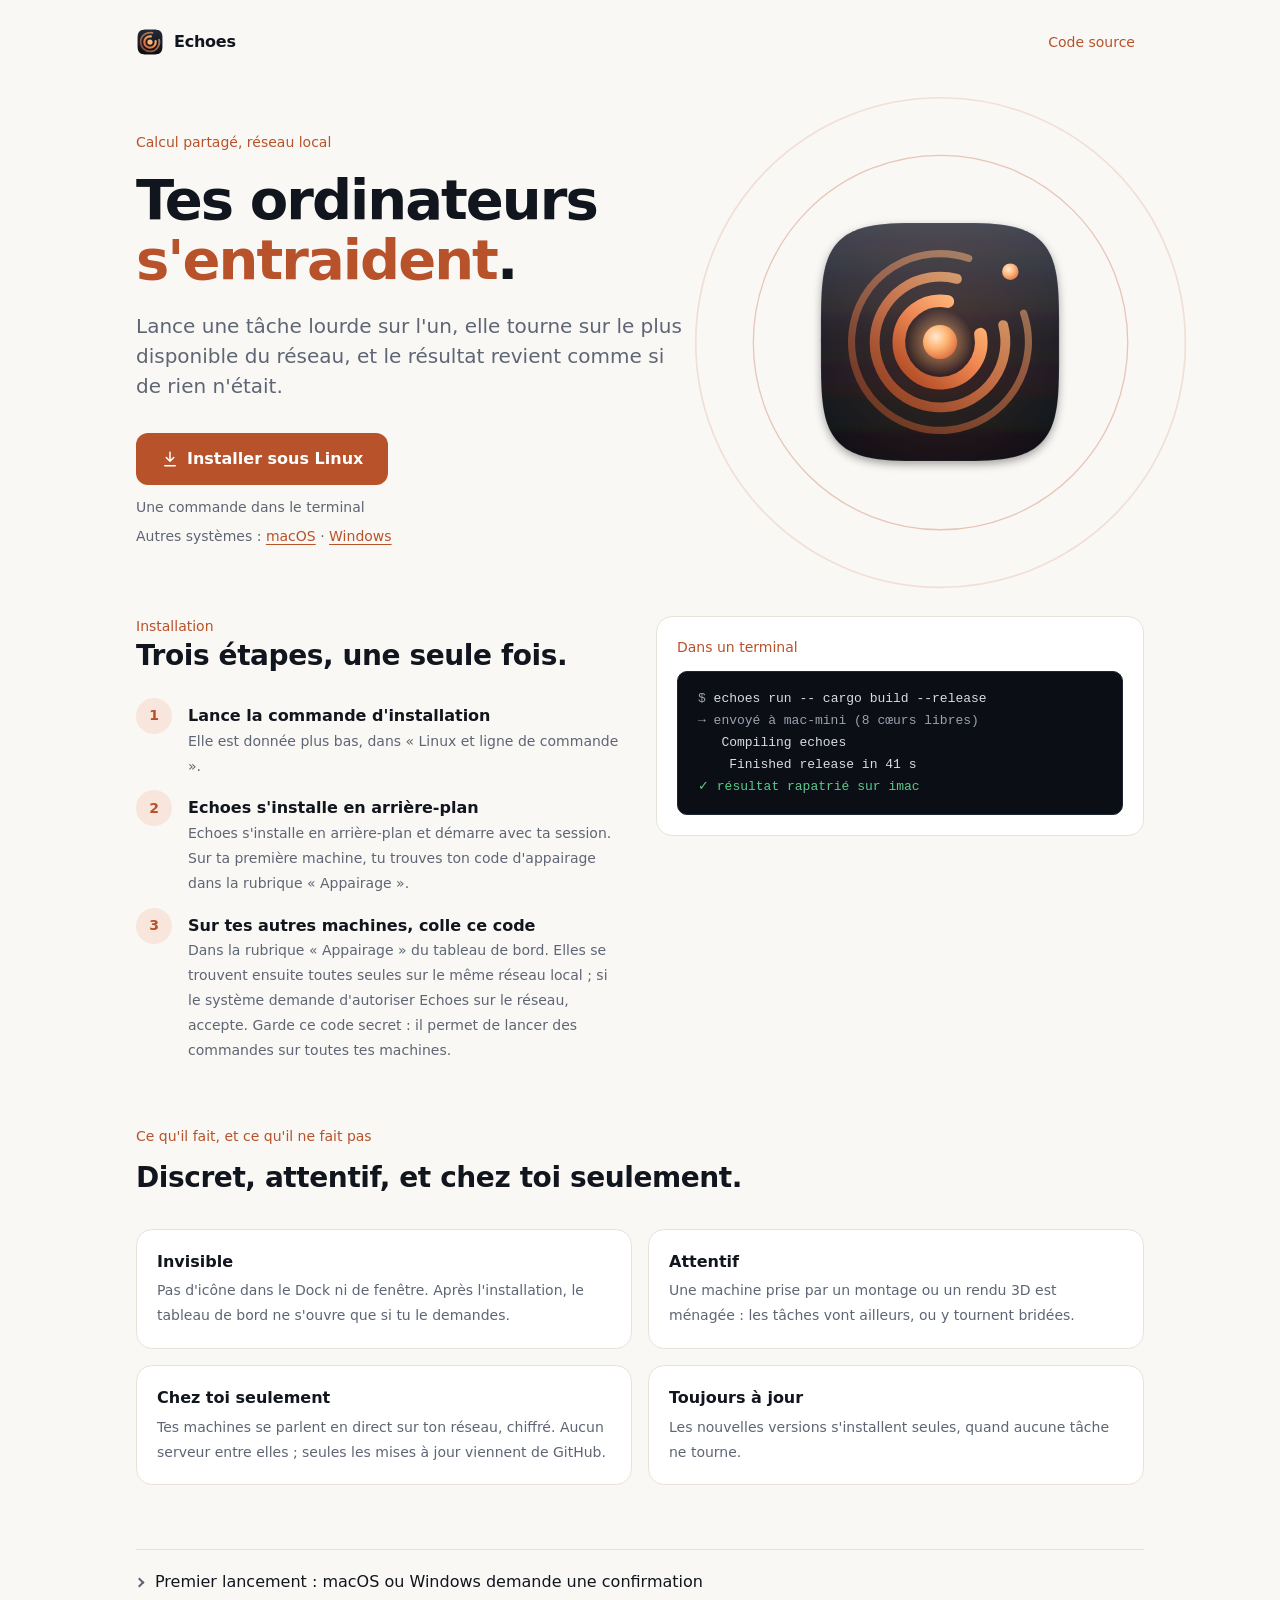
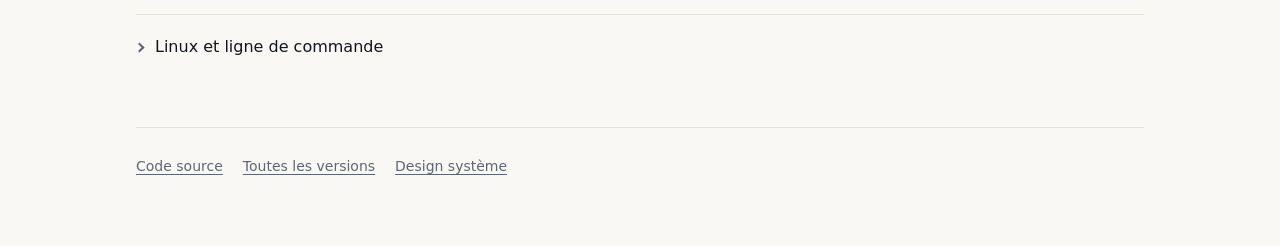
==== commit 420aaf38: "Passe épure et unslop sur le tableau de bord et la page de téléchargement Tableau de bord : jauges e" ====
--- a/docs/index.html
+++ b/docs/index.html
@@ -34,9 +34,29 @@
 .more { margin-top: var(--space-16); }
 footer { margin-top: var(--space-12); padding-top: var(--space-6); border-top: 1px solid var(--line); color: var(--text-muted); font-size: var(--text-sm); display: flex; gap: var(--space-5); flex-wrap: wrap; }
 footer a { color: var(--text-muted); }
+/* Passe épure et unslop : retouches locales au design système, signalées pour qu'elles y remontent.
+   Un dégradé, une lueur ou une boucle qui ne signalent rien deviennent des aplats ; le cuivre ne garde que les
+   rôles d'action et de repère ; échelle réduite à quatre tailles et trois graisses. */
+.e-display, .e-title, .e-brand, .e-step::before, b { font-weight: 600; }
+.e-brand { font-size: var(--text-md); }
+.e-disclosure summary { font-weight: 500; }
+.e-eyebrow { font-size: var(--text-sm); font-weight: 500; letter-spacing: 0; text-transform: none; }
+.e-accent-text { background: none; color: var(--accent); }
+.e-btn--lg { font-size: var(--text-md); }
+.e-btn--primary { background: var(--copper-600); box-shadow: none; }
+.e-btn--primary:hover { background: var(--copper-700); box-shadow: none; }
+.e-card--glow { background: var(--bg-raised); box-shadow: none; }
+.icon-stage img { filter: none; }
+.e-ripple::before, .e-ripple::after { animation: none; border-color: var(--accent); }
+.e-ripple::before { opacity: .3; transform: scale(1.3); }
+.e-ripple::after { opacity: .15; transform: scale(1.7); }
+.e-code, .e-step span, .facts .e-card span, .e-disclosure p, .e-disclosure li { font-size: var(--text-sm); }
+.e-terminal .p { color: var(--ink-300); }
+.e-terminal .c { color: var(--ink-300); }
+.others a, footer a { display: inline-block; padding: var(--space-1) var(--space-1); margin: 0 calc(var(--space-1) * -1); }
 @media (max-width: 820px) {
   .hero { grid-template-columns: 1fr; gap: var(--space-8); padding-top: var(--space-6); }
-  .icon-stage { max-width: 220px; order: -1; justify-self: start; }
+  .icon-stage { max-width: 168px; order: -1; justify-self: start; }
   .split, .facts { grid-template-columns: 1fr; }
 }
 </style>
@@ -81,7 +101,7 @@
       <p class="e-eyebrow" style="margin-bottom: var(--space-3)">Dans un terminal</p>
       <pre class="e-terminal" style="margin:0"><span class="p">$ </span>echoes run -- cargo build --release
 <span class="c">→ envoyé à mac-mini (8 cœurs libres)</span>
-   Compiling echoes v0.4.0
+   Compiling echoes
     Finished release in 41 s
 <span class="ok">✓ résultat rapatrié sur imac</span></pre>
     </div>
@@ -91,10 +111,10 @@
     <p class="e-eyebrow">Ce qu'il fait, et ce qu'il ne fait pas</p>
     <h2 class="e-title">Discret, attentif, et chez toi seulement.</h2>
     <div class="facts">
-      <div class="e-card"><b><i class="e-dot e-dot--off"></i>Invisible</b><span>Pas d'icône dans le Dock ni de fenêtre. Après l'installation, le tableau de bord ne s'ouvre que si tu le demandes.</span></div>
-      <div class="e-card"><b><i class="e-dot e-dot--busy"></i>Attentif</b><span>Une machine prise par un montage ou un rendu 3D est ménagée : les tâches vont ailleurs, ou y tournent bridées.</span></div>
-      <div class="e-card"><b><i class="e-dot"></i>Chez toi seulement</b><span>Tes machines se parlent en direct sur ton réseau, chiffré. Aucun serveur entre elles ; seules les mises à jour viennent de GitHub.</span></div>
-      <div class="e-card"><b><i class="e-dot"></i>Toujours à jour</b><span>Les nouvelles versions s'installent seules, quand aucune tâche ne tourne.</span></div>
+      <div class="e-card"><b>Invisible</b><span>Pas d'icône dans le Dock ni de fenêtre. Après l'installation, le tableau de bord ne s'ouvre que si tu le demandes.</span></div>
+      <div class="e-card"><b>Attentif</b><span>Une machine prise par un montage ou un rendu 3D est ménagée : les tâches vont ailleurs, ou y tournent bridées.</span></div>
+      <div class="e-card"><b>Chez toi seulement</b><span>Tes machines se parlent en direct sur ton réseau, chiffré. Aucun serveur entre elles ; seules les mises à jour viennent de GitHub.</span></div>
+      <div class="e-card"><b>Toujours à jour</b><span>Les nouvelles versions s'installent seules, quand aucune tâche ne tourne.</span></div>
     </div>
   </section>
 
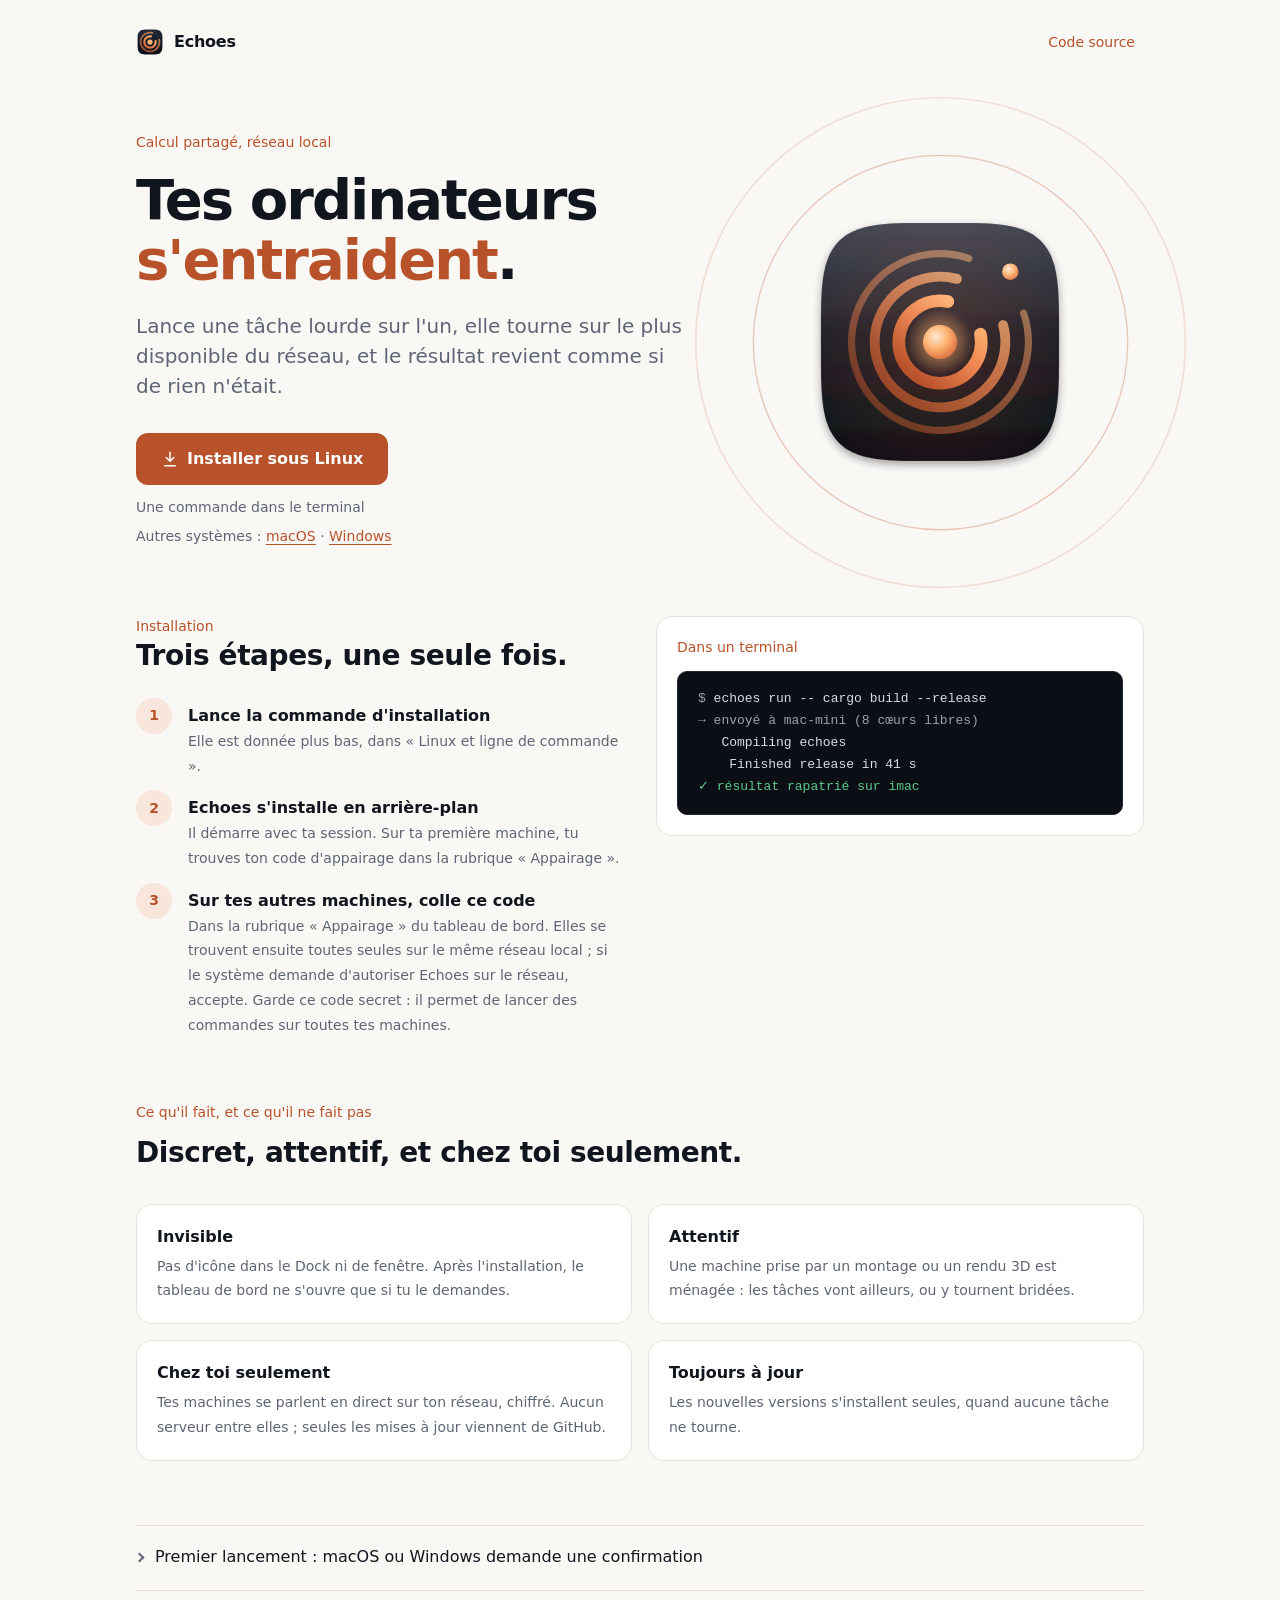
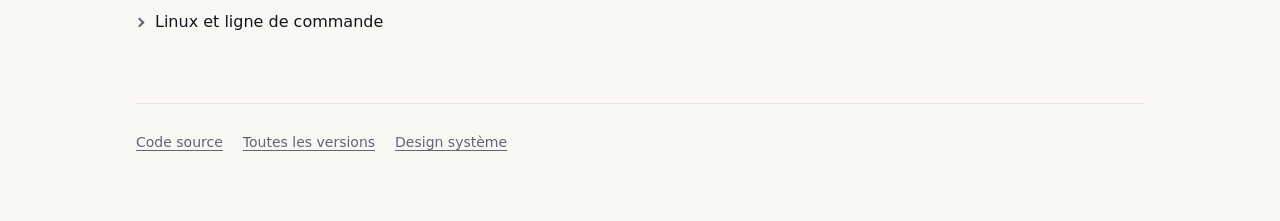
==== commit 0c973552: "Design système : aplats au lieu des dégradés et lueurs, surtitres en casse de phrase, ondes fixes ; " ====
--- a/docs/index.html
+++ b/docs/index.html
@@ -20,7 +20,7 @@
 .hero .e-eyebrow { margin-bottom: var(--space-4); }
 .hero .e-lead { margin: var(--space-5) 0 var(--space-8); max-width: 32em; }
 .icon-stage { aspect-ratio: 1; max-width: 380px; width: 100%; justify-self: center; }
-.icon-stage img { width: 78%; height: auto; position: relative; z-index: 1; filter: drop-shadow(0 30px 60px rgba(217, 103, 58, .25)); }
+.icon-stage img { width: 78%; height: auto; position: relative; z-index: 1; }
 .meta { color: var(--text-muted); font-size: var(--text-sm); margin: var(--space-3) 0 0; }
 .others { font-size: var(--text-sm); color: var(--text-muted); margin: var(--space-1) 0 0; }
 .others span + span::before { content: " · "; }
@@ -29,31 +29,15 @@
 .section > .e-title { margin-bottom: var(--space-8); max-width: 22em; }
 .split { display: grid; grid-template-columns: 1fr 1fr; gap: var(--space-8); align-items: start; }
 .facts { display: grid; grid-template-columns: repeat(2, 1fr); gap: var(--space-4); }
-.facts .e-card b { display: flex; align-items: center; gap: var(--space-2); margin-bottom: var(--space-1); }
+.facts .e-card b { font-weight: 600; display: flex; align-items: center; gap: var(--space-2); margin-bottom: var(--space-1); }
 .facts .e-card span { color: var(--text-muted); font-size: 15px; }
 .more { margin-top: var(--space-16); }
 footer { margin-top: var(--space-12); padding-top: var(--space-6); border-top: 1px solid var(--line); color: var(--text-muted); font-size: var(--text-sm); display: flex; gap: var(--space-5); flex-wrap: wrap; }
 footer a { color: var(--text-muted); }
-/* Passe épure et unslop : retouches locales au design système, signalées pour qu'elles y remontent.
-   Un dégradé, une lueur ou une boucle qui ne signalent rien deviennent des aplats ; le cuivre ne garde que les
-   rôles d'action et de repère ; échelle réduite à quatre tailles et trois graisses. */
-.e-display, .e-title, .e-brand, .e-step::before, b { font-weight: 600; }
-.e-brand { font-size: var(--text-md); }
-.e-disclosure summary { font-weight: 500; }
-.e-eyebrow { font-size: var(--text-sm); font-weight: 500; letter-spacing: 0; text-transform: none; }
-.e-accent-text { background: none; color: var(--accent); }
-.e-btn--lg { font-size: var(--text-md); }
-.e-btn--primary { background: var(--copper-600); box-shadow: none; }
-.e-btn--primary:hover { background: var(--copper-700); box-shadow: none; }
-.e-card--glow { background: var(--bg-raised); box-shadow: none; }
-.icon-stage img { filter: none; }
-.e-ripple::before, .e-ripple::after { animation: none; border-color: var(--accent); }
-.e-ripple::before { opacity: .3; transform: scale(1.3); }
-.e-ripple::after { opacity: .15; transform: scale(1.7); }
+/* Page de téléchargement : terminal lisible, liens du pied de page assez hauts pour le doigt. */
+.e-terminal .p, .e-terminal .c { color: var(--ink-300); }
 .e-code, .e-step span, .facts .e-card span, .e-disclosure p, .e-disclosure li { font-size: var(--text-sm); }
-.e-terminal .p { color: var(--ink-300); }
-.e-terminal .c { color: var(--ink-300); }
-.others a, footer a { display: inline-block; padding: var(--space-1) var(--space-1); margin: 0 calc(var(--space-1) * -1); }
+.others a, footer a { display: inline-block; padding: var(--space-1); margin: 0 calc(var(--space-1) * -1); }
 @media (max-width: 820px) {
   .hero { grid-template-columns: 1fr; gap: var(--space-8); padding-top: var(--space-6); }
   .icon-stage { max-width: 168px; order: -1; justify-self: start; }
@@ -93,7 +77,7 @@
       <h2 class="e-title" style="margin-bottom: var(--space-6)">Trois étapes, une seule fois.</h2>
       <ol class="e-steps">
         <li class="e-step"><div><b id="step1">Ouvre le fichier téléchargé</b><span id="step1-s">Sur Mac, glisse Echoes dans le dossier Applications, puis lance-le.</span></div></li>
-        <li class="e-step"><div><b id="step2">Le tableau de bord s'ouvre une première fois</b><span>Echoes s'installe en arrière-plan et démarre avec ta session. Sur ta première machine, tu trouves ton code d'appairage dans la rubrique « Appairage ».</span></div></li>
+        <li class="e-step"><div><b id="step2">Le tableau de bord s'ouvre une première fois</b><span id="step2-s">Echoes s'installe en arrière-plan et démarre avec ta session. Sur ta première machine, tu trouves ton code d'appairage dans la rubrique « Appairage ».</span></div></li>
         <li class="e-step"><div><b>Sur tes autres machines, colle ce code</b><span>Dans la rubrique « Appairage » du tableau de bord. Elles se trouvent ensuite toutes seules sur le même réseau local ; si le système demande d'autoriser Echoes sur le réseau, accepte. Garde ce code secret : il permet de lancer des commandes sur toutes tes machines.</span></div></li>
       </ol>
     </div>
@@ -166,6 +150,7 @@
   document.getElementById("step1").textContent = "Lance la commande d'installation";
   document.getElementById("step1-s").textContent = "Elle est donnée plus bas, dans « Linux et ligne de commande ».";
   document.getElementById("step2").textContent = "Echoes s'installe en arrière-plan";
+  const s2 = document.getElementById("step2-s"); s2.textContent = s2.textContent.replace("Echoes s'installe en arrière-plan et démarre", "Il démarre");
 }
 // Un lien vers « #linux » déplie la rubrique.
 function openTarget() { const t = document.getElementById(location.hash.slice(1)); if (t && t.tagName === "DETAILS") t.open = true; }
--- a/docs/assets/echoes.css
+++ b/docs/assets/echoes.css
@@ -16,7 +16,7 @@
   --paper-0: #FFFFFF; --paper-50: #FAF8F5; --paper-100: #F3F0EB; --paper-200: #E7E2DA;
   --copper-700: #9A4422; --copper-600: #B8522A; --copper-500: #D9673A; --copper-400: #EE8550;
   --amber-300: #FFB574; --amber-100: #FFE9D2;
-  --green-600: #2F8F5B; --green-400: #5CC98B;
+  --green-600: #1F7544; --green-400: #5CC98B;
   --red-600: #B93A2E; --red-400: #F07A6B;
 
   /* Typographie : la police du système (SF Pro sur Mac, Segoe sur Windows), aucune police externe. */
@@ -107,12 +107,12 @@
 ::selection { background: var(--accent-soft); }
 @media (prefers-reduced-motion: reduce) { *, *::before, *::after { animation: none !important; transition: none !important; } }
 
-.e-display { font-family: var(--font-display); font-size: var(--text-3xl); line-height: var(--leading-tight); letter-spacing: var(--tracking-tight); font-weight: 700; margin: 0; text-wrap: balance; }
-.e-title { font-family: var(--font-display); font-size: var(--text-xl); line-height: var(--leading-snug); letter-spacing: var(--tracking-snug); font-weight: 650; margin: 0; }
+.e-display { font-family: var(--font-display); font-size: var(--text-3xl); line-height: var(--leading-tight); letter-spacing: var(--tracking-tight); font-weight: 600; margin: 0; text-wrap: balance; }
+.e-title { font-family: var(--font-display); font-size: var(--text-xl); line-height: var(--leading-snug); letter-spacing: var(--tracking-snug); font-weight: 600; margin: 0; }
 .e-lead { font-size: var(--text-lg); line-height: 1.5; color: var(--text-muted); margin: 0; text-wrap: pretty; }
-.e-eyebrow { font-size: var(--text-xs); font-weight: 600; letter-spacing: var(--tracking-caps); text-transform: uppercase; color: var(--accent); margin: 0; }
+.e-eyebrow { font-size: var(--text-sm); font-weight: 500; color: var(--accent); margin: 0; }
 .e-muted { color: var(--text-muted); }
-.e-accent-text { background: linear-gradient(100deg, var(--copper-500), var(--amber-300)); -webkit-background-clip: text; background-clip: text; color: transparent; }
+.e-accent-text { color: var(--accent); }
 @media (max-width: 600px) { .e-display { font-size: var(--text-2xl); } .e-lead { font-size: var(--text-md); } }
 
 /* 3. Composants ------------------------------------------------------------------------- */
@@ -125,25 +125,25 @@
   border: 1px solid transparent; transition: background var(--dur-fast) var(--ease), transform var(--dur-fast) var(--ease), box-shadow var(--dur) var(--ease);
 }
 .e-btn svg { width: 18px; height: 18px; flex: none; }
-.e-btn--primary { background: linear-gradient(180deg, var(--copper-500), var(--copper-600)); color: #fff; box-shadow: 0 1px 0 rgba(255,255,255,.25) inset, 0 6px 20px rgba(217, 103, 58, .35); }
-.e-btn--primary:hover { color: #fff; box-shadow: 0 1px 0 rgba(255,255,255,.25) inset, 0 8px 28px rgba(217, 103, 58, .5); }
+.e-btn--primary { background: var(--copper-600); color: #fff; }
+.e-btn--primary:hover { background: var(--copper-700); color: #fff; }
 .e-btn--primary:active { transform: translateY(1px); }
 .e-btn--secondary { background: var(--bg-raised); color: var(--text); border-color: var(--line); }
 .e-btn--secondary:hover { color: var(--text); border-color: var(--accent); }
 .e-btn--quiet { background: none; color: var(--accent); padding: 0 var(--space-2); }
-.e-btn--lg { min-height: 52px; padding: 0 var(--space-6); font-size: 17px; border-radius: 12px; }
+.e-btn--lg { min-height: 52px; padding: 0 var(--space-6); font-size: var(--text-md); border-radius: 12px; }
 .e-btn[aria-disabled="true"] { opacity: .55; pointer-events: none; box-shadow: none; }
 
 /* Carte : surface surélevée, bord fin. */
 .e-card { background: var(--bg-raised); border: 1px solid var(--line); border-radius: var(--radius-lg); padding: var(--space-5); }
-.e-card--glow { background: var(--glow), var(--bg-raised); box-shadow: var(--shadow); }
+.e-card--glow { background: var(--bg-raised); }
 
 /* Étape numérotée. */
 .e-steps { list-style: none; padding: 0; margin: 0; display: grid; gap: var(--space-3); counter-reset: e-step; }
 .e-step { counter-increment: e-step; display: grid; grid-template-columns: 36px 1fr; gap: var(--space-4); align-items: start; }
 .e-step::before {
   content: counter(e-step); width: 36px; height: 36px; border-radius: var(--radius-full); display: grid; place-items: center;
-  font-weight: 650; font-size: var(--text-sm); color: var(--accent); background: var(--accent-soft);
+  font-weight: 600; font-size: var(--text-sm); color: var(--accent); background: var(--accent-soft);
 }
 .e-step b { display: block; margin-top: 6px; }
 .e-step span { color: var(--text-muted); font-size: 15px; }
@@ -161,7 +161,7 @@
 
 /* Jauge de charge. */
 .e-meter { height: 6px; background: var(--track); border-radius: var(--radius-full); overflow: hidden; }
-.e-meter > i { display: block; height: 100%; border-radius: inherit; background: linear-gradient(90deg, var(--copper-500), var(--amber-300)); }
+.e-meter > i { display: block; height: 100%; border-radius: inherit; background: var(--accent); }
 
 /* Code et commandes. */
 .e-code { font: 13px/1.5 var(--font-mono); background: var(--bg-sunken); border: 1px solid var(--line); border-radius: var(--radius-sm); padding: 2px 6px; word-break: break-all; }
@@ -172,21 +172,20 @@
 
 /* Rubrique repliable. */
 .e-disclosure { border-top: 1px solid var(--line); padding: var(--space-4) 0; }
-.e-disclosure summary { cursor: pointer; list-style: none; display: flex; align-items: center; gap: var(--space-2); color: var(--text); font-weight: 550; min-height: 32px; }
+.e-disclosure summary { cursor: pointer; list-style: none; display: flex; align-items: center; gap: var(--space-2); color: var(--text); font-weight: 500; min-height: 32px; }
 .e-disclosure summary::-webkit-details-marker { display: none; }
 .e-disclosure summary::before { content: ""; width: 7px; height: 7px; border-right: 2px solid var(--text-muted); border-bottom: 2px solid var(--text-muted); transform: rotate(-45deg); transition: transform var(--dur) var(--ease); margin-right: 4px; }
 .e-disclosure[open] summary::before { transform: rotate(45deg); }
 .e-disclosure p, .e-disclosure li { color: var(--text-muted); font-size: 15px; }
 
 /* Marque : glyphe + mot. */
-.e-brand { display: inline-flex; align-items: center; gap: 10px; font: 650 17px/1 var(--font-display); letter-spacing: var(--tracking-snug); color: var(--text); text-decoration: none; }
+.e-brand { display: inline-flex; align-items: center; gap: 10px; font: 600 var(--text-md)/1 var(--font-display); letter-spacing: var(--tracking-snug); color: var(--text); text-decoration: none; }
 .e-brand img, .e-brand svg { width: 28px; height: 28px; border-radius: 7px; }
 
-/* Ondes animées autour de l'icône (décor de la page de téléchargement). */
+/* Deux ondes fixes autour de l'icône (page de téléchargement). */
 .e-ripple { position: relative; display: grid; place-items: center; }
 .e-ripple::before, .e-ripple::after {
-  content: ""; position: absolute; inset: 12%; border-radius: 50%; border: 1.5px solid var(--copper-400); opacity: 0;
-  animation: e-ripple 3.6s var(--ease) infinite;
+  content: ""; position: absolute; inset: 12%; border-radius: 50%; border: 1.5px solid var(--accent);
 }
-.e-ripple::after { animation-delay: 1.8s; }
-@keyframes e-ripple { 0% { transform: scale(.85); opacity: .5; } 100% { transform: scale(1.9); opacity: 0; } }
+.e-ripple::before { opacity: .3; transform: scale(1.3); }
+.e-ripple::after { opacity: .15; transform: scale(1.7); }
